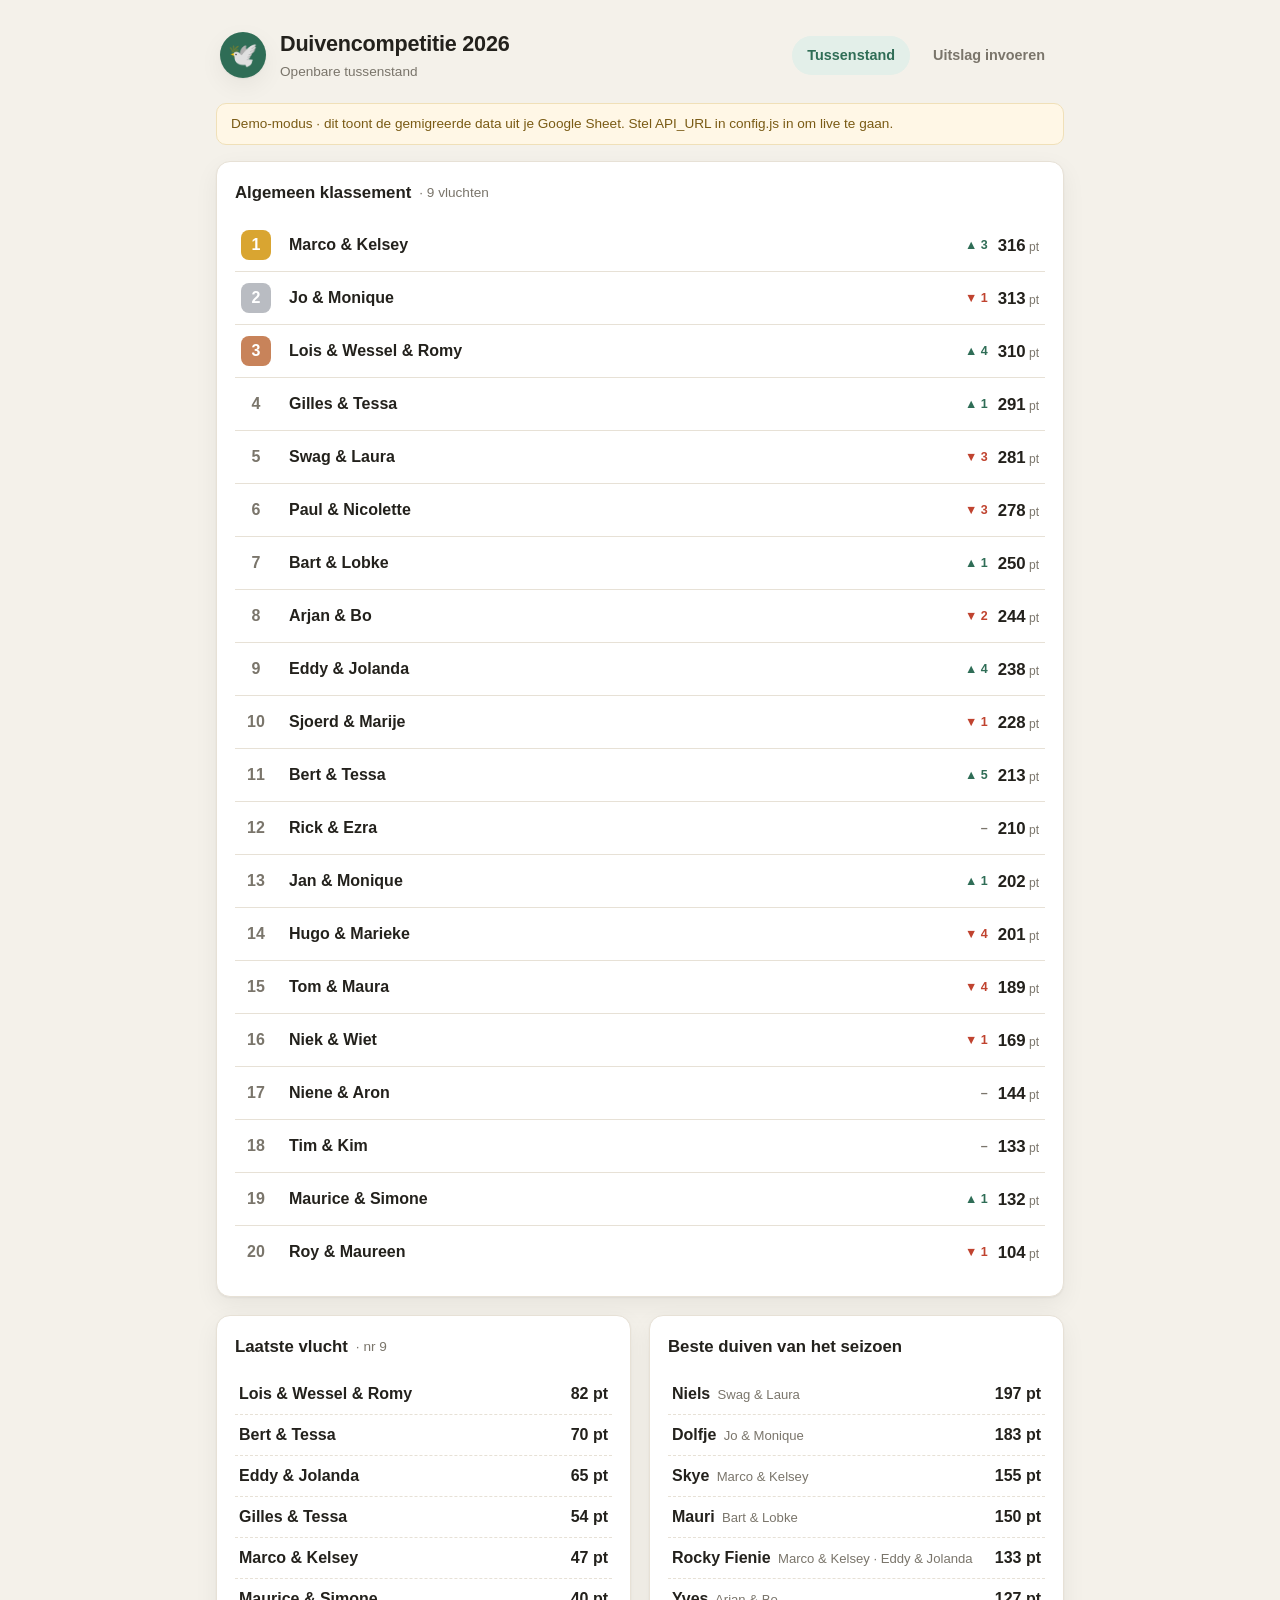
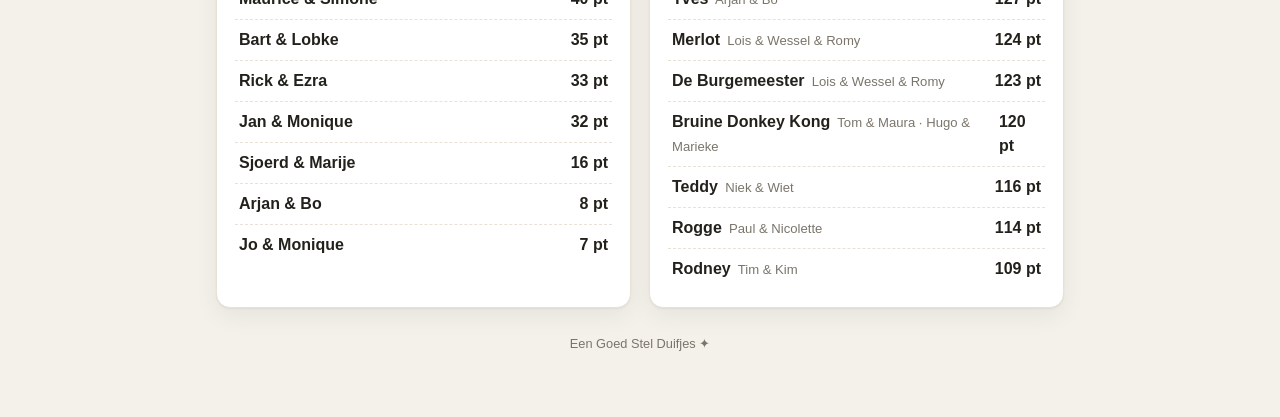
==== index.html @ f446218e "Duivencompetitie online: statische site + Apps Script API + gemigreerde data Co-Authored-By: Claude " ====
<!DOCTYPE html>
<html lang="nl">
<head>
  <meta charset="utf-8">
  <meta name="viewport" content="width=device-width, initial-scale=1">
  <title>Tussenstand — Duivencompetitie</title>
  <link rel="stylesheet" href="./assets/styles.css">
</head>
<body>
  <div class="wrap">
    <header class="app">
      <div class="logo">🕊️</div>
      <div>
        <h1 id="titel">Duivencompetitie</h1>
        <div class="sub">Openbare tussenstand</div>
      </div>
      <nav class="tabs">
        <a href="./index.html" class="active">Tussenstand</a>
        <a href="./invoer.html">Uitslag invoeren</a>
      </nav>
    </header>

    <div id="banner"></div>
    <div id="inhoud"><div class="loading">Tussenstand laden…</div></div>

    <footer class="app">Een Goed Stel Duifjes ✦</footer>
  </div>

  <script src="./config.js"></script>
  <script src="./assets/scoring.js"></script>
  <script src="./assets/api.js"></script>
  <script src="./assets/tussenstand.js"></script>
</body>
</html>
---- assets/styles.css ----
:root {
  --bg: #f4f1ea;
  --card: #ffffff;
  --ink: #23211c;
  --muted: #7a756b;
  --line: #e7e1d6;
  --accent: #2f6d56;       /* duif-groen */
  --accent-soft: #e3efe9;
  --gold: #d9a531;
  --silver: #b9bcc2;
  --bronze: #c8835a;
  --danger: #c0432f;
  --shadow: 0 1px 2px rgba(0,0,0,.05), 0 8px 24px rgba(0,0,0,.06);
  --radius: 14px;
  font-synthesis: none;
}

* { box-sizing: border-box; }

body {
  margin: 0;
  background: var(--bg);
  color: var(--ink);
  font-family: -apple-system, BlinkMacSystemFont, "Segoe UI", Roboto, Helvetica, Arial, sans-serif;
  line-height: 1.5;
  -webkit-text-size-adjust: 100%;
}

.wrap { max-width: 880px; margin: 0 auto; padding: 20px 16px 64px; }

/* ---- Kop ---- */
header.app {
  display: flex; align-items: center; gap: 14px;
  padding: 8px 4px 20px;
}
header.app .logo {
  width: 46px; height: 46px; border-radius: 50%;
  background: var(--accent); color: #fff;
  display: grid; place-items: center; font-size: 24px; flex: none;
  box-shadow: var(--shadow);
}
header.app h1 { font-size: 1.35rem; margin: 0; letter-spacing: -.01em; }
header.app .sub { color: var(--muted); font-size: .85rem; margin-top: 2px; }

nav.tabs { display: flex; gap: 8px; margin-left: auto; }
nav.tabs a {
  text-decoration: none; color: var(--muted); font-weight: 600; font-size: .9rem;
  padding: 8px 14px; border-radius: 999px; border: 1px solid transparent;
}
nav.tabs a.active { color: var(--accent); background: var(--accent-soft); }
nav.tabs a:hover { border-color: var(--line); }

/* ---- Kaarten ---- */
.card {
  background: var(--card); border: 1px solid var(--line);
  border-radius: var(--radius); box-shadow: var(--shadow);
  padding: 18px; margin-bottom: 18px;
}
.card h2 { margin: 0 0 14px; font-size: 1.05rem; display: flex; align-items: center; gap: 8px; }
.card h2 .count { color: var(--muted); font-weight: 500; font-size: .85rem; }

.banner {
  font-size: .85rem; padding: 10px 14px; border-radius: 10px;
  background: #fff7e6; border: 1px solid #f0e0b8; color: #7a5b15; margin-bottom: 16px;
}
.banner.live { background: var(--accent-soft); border-color: #cfe6da; color: #285c48; }

/* ---- Klassement ---- */
ol.klassement { list-style: none; margin: 0; padding: 0; }
ol.klassement li {
  display: grid; grid-template-columns: 38px 1fr auto auto; align-items: center; gap: 10px;
  padding: 11px 6px; border-bottom: 1px solid var(--line);
}
ol.klassement li:last-child { border-bottom: 0; }
.rang {
  font-variant-numeric: tabular-nums; font-weight: 700; color: var(--muted);
  text-align: center; width: 30px; height: 30px; line-height: 30px; border-radius: 8px;
}
li.top1 .rang { background: var(--gold); color: #fff; }
li.top2 .rang { background: var(--silver); color: #fff; }
li.top3 .rang { background: var(--bronze); color: #fff; }
.naam { font-weight: 600; }
.delta { font-size: .78rem; font-weight: 700; }
.delta.up { color: var(--accent); }
.delta.down { color: var(--danger); }
.delta.flat { color: var(--muted); }
.score { font-variant-numeric: tabular-nums; font-weight: 700; font-size: 1.05rem; }
.score .pt { color: var(--muted); font-weight: 500; font-size: .75rem; }
.laatste-badge {
  font-size: .72rem; font-weight: 700; color: var(--accent);
  background: var(--accent-soft); padding: 2px 7px; border-radius: 999px;
}

/* ---- Lijstjes (laatste vlucht / beste duiven) ---- */
.tweekolom { display: grid; grid-template-columns: 1fr 1fr; gap: 18px; }
ul.lijst { list-style: none; margin: 0; padding: 0; }
ul.lijst li {
  display: flex; justify-content: space-between; gap: 10px; align-items: baseline;
  padding: 8px 4px; border-bottom: 1px dashed var(--line);
}
ul.lijst li:last-child { border-bottom: 0; }
ul.lijst .v { color: var(--muted); font-size: .82rem; }
ul.lijst .p { font-variant-numeric: tabular-nums; font-weight: 700; }

/* ---- Invoer ---- */
.invoer-grid { display: grid; gap: 8px; }
.pos-rij {
  display: grid; grid-template-columns: 34px 84px 1fr; gap: 10px; align-items: center;
}
.pos-rij .pos-nr { color: var(--muted); font-weight: 700; text-align: right; font-variant-numeric: tabular-nums; }
.pos-rij input {
  font-size: 1.1rem; padding: 10px; border: 1px solid var(--line); border-radius: 10px;
  width: 100%; text-align: center; font-variant-numeric: tabular-nums; letter-spacing: .12em;
  background: #fff;
}
.pos-rij input:focus { outline: 2px solid var(--accent); border-color: var(--accent); }
.pos-rij .resolved { font-size: .92rem; min-height: 1.2em; }
.resolved.ok { color: var(--ink); }
.resolved.ok .team { color: var(--muted); font-size: .82rem; }
.resolved.warn { color: var(--danger); font-weight: 600; }
.resolved.empty { color: var(--line); }
.pos-rij.dup input { border-color: var(--danger); background: #fdf0ee; }

.knoppen { display: flex; gap: 10px; flex-wrap: wrap; margin-top: 16px; }
button {
  font: inherit; font-weight: 700; cursor: pointer; border: 0; border-radius: 10px;
  padding: 11px 18px;
}
button.primary { background: var(--accent); color: #fff; }
button.primary:disabled { background: var(--silver); cursor: not-allowed; }
button.ghost { background: transparent; color: var(--accent); border: 1px solid var(--line); }

.veld { margin-bottom: 14px; }
.veld label { display: block; font-weight: 600; font-size: .9rem; margin-bottom: 6px; }
.veld input, .veld select {
  font: inherit; padding: 9px 11px; border: 1px solid var(--line); border-radius: 10px; background: #fff;
}

.melding { padding: 12px 14px; border-radius: 10px; margin: 12px 0; font-size: .92rem; }
.melding.fout { background: #fdf0ee; border: 1px solid #f1c9c0; color: var(--danger); }
.melding.ok { background: var(--accent-soft); border: 1px solid #cfe6da; color: #285c48; }

.loading, .leeg { color: var(--muted); text-align: center; padding: 28px; }

footer.app { text-align: center; color: var(--muted); font-size: .8rem; padding-top: 8px; }

@media (max-width: 620px) {
  header.app { flex-wrap: wrap; }
  nav.tabs { margin-left: 0; width: 100%; }
  .tweekolom { grid-template-columns: 1fr; }
  ol.klassement li { grid-template-columns: 34px 1fr auto; }
  ol.klassement li .delta { display: none; }
}
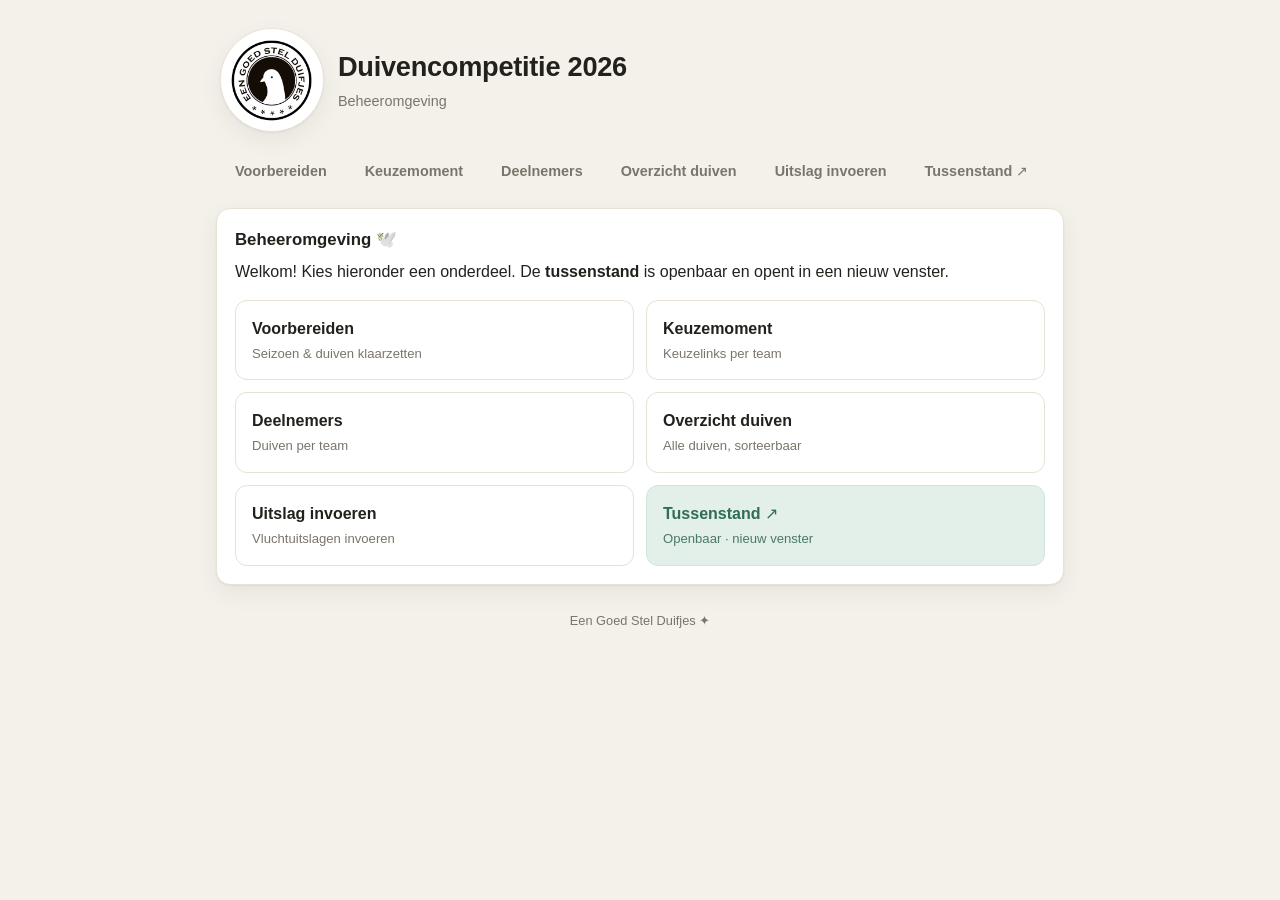
==== commit 77f6154f: "Beheer: index wordt startpagina (geen tussenstand meer); menu 'Tussenstand' opent openbare pagina in" ====
--- a/index.html
+++ b/index.html
@@ -3,32 +3,51 @@
 <head>
   <meta charset="utf-8">
   <meta name="viewport" content="width=device-width, initial-scale=1">
-  <title>Tussenstand — Duivencompetitie</title>
+  <title>Beheer — Duivencompetitie</title>
+  <link rel="icon" href="./assets/logo.png">
   <link rel="stylesheet" href="./assets/styles.css">
 </head>
 <body>
   <div class="wrap">
     <header class="app">
-      <div class="logo">🕊️</div>
+      <div class="logo"><img src="./assets/logo.png" alt="Een goed stel duifjes"></div>
       <div>
         <h1 id="titel">Duivencompetitie</h1>
-        <div class="sub">Openbare tussenstand</div>
+        <div class="sub">Beheeromgeving</div>
       </div>
       <nav class="tabs">
-        <a href="./index.html" class="active">Tussenstand</a>
+        <a href="./voorbereiden.html">Voorbereiden</a>
+        <a href="./keuzemoment.html">Keuzemoment</a>
+        <a href="./deelnemers.html">Deelnemers</a>
+        <a href="./duivenlijst.html">Overzicht duiven</a>
         <a href="./invoer.html">Uitslag invoeren</a>
+        <a href="./tussenstandopen.html" target="_blank" rel="noopener">Tussenstand ↗</a>
       </nav>
     </header>
 
-    <div id="banner"></div>
-    <div id="inhoud"><div class="loading">Tussenstand laden…</div></div>
+    <div class="card">
+      <h2>Beheeromgeving 🕊️</h2>
+      <p class="sub" style="margin:-6px 0 16px">
+        Welkom! Kies hieronder een onderdeel. De <strong>tussenstand</strong> is
+        openbaar en opent in een nieuw venster.
+      </p>
+      <div class="beheer-tegels">
+        <a href="./voorbereiden.html">Voorbereiden<span>Seizoen &amp; duiven klaarzetten</span></a>
+        <a href="./keuzemoment.html">Keuzemoment<span>Keuzelinks per team</span></a>
+        <a href="./deelnemers.html">Deelnemers<span>Duiven per team</span></a>
+        <a href="./duivenlijst.html">Overzicht duiven<span>Alle duiven, sorteerbaar</span></a>
+        <a href="./invoer.html">Uitslag invoeren<span>Vluchtuitslagen invoeren</span></a>
+        <a class="uit" href="./tussenstandopen.html" target="_blank" rel="noopener">Tussenstand ↗<span>Openbaar · nieuw venster</span></a>
+      </div>
+    </div>
 
     <footer class="app">Een Goed Stel Duifjes ✦</footer>
   </div>
 
   <script src="./config.js"></script>
-  <script src="./assets/scoring.js"></script>
-  <script src="./assets/api.js"></script>
-  <script src="./assets/tussenstand.js"></script>
+  <script>
+    (function(){ var c = window.DUIVEN_CONFIG || {};
+      document.getElementById('titel').textContent = c.SEIZOEN || 'Duivencompetitie'; })();
+  </script>
 </body>
 </html>
--- a/assets/styles.css
+++ b/assets/styles.css
@@ -30,22 +30,26 @@
 
 /* ---- Kop ---- */
 header.app {
-  display: flex; align-items: center; gap: 14px;
-  padding: 8px 4px 20px;
+  display: flex; flex-wrap: wrap; align-items: center; gap: 14px;
+  padding: 8px 4px 16px;
 }
 header.app .logo {
-  width: 46px; height: 46px; border-radius: 50%;
-  background: var(--accent); color: #fff;
-  display: grid; place-items: center; font-size: 24px; flex: none;
-  box-shadow: var(--shadow);
-}
-header.app h1 { font-size: 1.35rem; margin: 0; letter-spacing: -.01em; }
-header.app .sub { color: var(--muted); font-size: .85rem; margin-top: 2px; }
-
-nav.tabs { display: flex; gap: 8px; margin-left: auto; }
+  width: 104px; height: 104px; border-radius: 50%; flex: none;
+  overflow: hidden; background: #fff;
+  border: 1px solid var(--line); box-shadow: var(--shadow);
+}
+header.app .logo img { width: 100%; height: 100%; object-fit: cover; display: block; }
+header.app h1 { font-size: 1.7rem; margin: 0; letter-spacing: -.01em; }
+header.app .sub { color: var(--muted); font-size: .9rem; margin-top: 3px; }
+
+/* Menu op een eigen regel onder logo+titel, alles op één regel. */
+nav.tabs {
+  display: flex; gap: 8px; flex: 0 0 100%; margin: 6px 0 0;
+  flex-wrap: nowrap; overflow-x: auto; -webkit-overflow-scrolling: touch;
+}
 nav.tabs a {
   text-decoration: none; color: var(--muted); font-weight: 600; font-size: .9rem;
-  padding: 8px 14px; border-radius: 999px; border: 1px solid transparent;
+  padding: 8px 14px; border-radius: 999px; border: 1px solid transparent; white-space: nowrap;
 }
 nav.tabs a.active { color: var(--accent); background: var(--accent-soft); }
 nav.tabs a:hover { border-color: var(--line); }
@@ -140,14 +144,379 @@
 .melding.fout { background: #fdf0ee; border: 1px solid #f1c9c0; color: var(--danger); }
 .melding.ok { background: var(--accent-soft); border: 1px solid #cfe6da; color: #285c48; }
 
+/* ---- Seizoen voorbereiden ---- */
+.deelnemers-lijst { display: grid; gap: 6px; }
+.deelnemer-rij {
+  display: grid; grid-template-columns: 22px 1fr 34px; gap: 10px; align-items: center;
+}
+.deelnemer-rij input[type=checkbox] { width: 18px; height: 18px; accent-color: var(--accent); }
+.deelnemer-rij .naam-input {
+  font: inherit; padding: 9px 11px; border: 1px solid var(--line); border-radius: 10px;
+  background: #fff; width: 100%;
+}
+.deelnemer-rij .naam-input:focus { outline: 2px solid var(--accent); border-color: var(--accent); }
+.deelnemer-rij.uit .naam-input { color: var(--muted); background: #faf8f3; text-decoration: line-through; }
+.deelnemer-rij .verwijder {
+  padding: 0; width: 30px; height: 30px; border-radius: 8px; font-size: 1.1rem; line-height: 1;
+  background: transparent; color: var(--muted); border: 1px solid var(--line);
+}
+.deelnemer-rij .verwijder:hover { color: var(--danger); border-color: #f1c9c0; background: #fdf0ee; }
+
+.ringinvoer {
+  width: 100%; font: inherit; font-variant-numeric: tabular-nums; letter-spacing: .04em;
+  padding: 11px 12px; border: 1px solid var(--line); border-radius: 10px; background: #fff;
+  resize: vertical; line-height: 1.6;
+}
+.ringinvoer:focus { outline: 2px solid var(--accent); border-color: var(--accent); }
+.duiven-preview { display: flex; flex-wrap: wrap; gap: 8px; margin-top: 12px; }
+.ring-chip {
+  display: inline-flex; align-items: baseline; gap: 7px;
+  padding: 5px 6px 5px 10px; border: 1px solid var(--line); border-radius: 999px;
+  background: #faf8f3; font-size: .9rem; font-variant-numeric: tabular-nums;
+}
+.ring-chip .kort {
+  font-weight: 700; color: var(--accent); background: var(--accent-soft);
+  padding: 1px 8px; border-radius: 999px; font-size: .82rem;
+}
+.ring-chip.bots { border-color: #f1c9c0; background: #fdf0ee; }
+.ring-chip.bots .kort { color: var(--danger); background: #f8d7d0; }
+
+.wis-optie { display: flex; align-items: center; gap: 9px; font-size: .9rem; margin-bottom: 4px; }
+.wis-optie input { width: 17px; height: 17px; accent-color: var(--accent); }
+
 .loading, .leeg { color: var(--muted); text-align: center; padding: 28px; }
 
+/* ====================================================================== */
+/* ====================  Keuzemoment (de draft)  ======================== */
+/* ====================================================================== */
+.verborgen { display: none !important; }
+.knoppen.midden { justify-content: center; }
+button.groot { font-size: 1.05rem; padding: 14px 28px; }
+.knop-link {
+  display: inline-block; text-decoration: none; font-weight: 700;
+  background: var(--accent); color: #fff; border-radius: 10px; padding: 11px 18px;
+}
+
+/* --- Beheer-startpagina (index): tegels naar de onderdelen --- */
+.beheer-tegels { display: grid; grid-template-columns: 1fr 1fr; gap: 12px; }
+.beheer-tegels a {
+  display: flex; flex-direction: column; gap: 3px; text-decoration: none;
+  padding: 16px; border: 1px solid var(--line); border-radius: 12px;
+  background: #fff; color: var(--ink); font-weight: 700;
+}
+.beheer-tegels a span { font-weight: 500; font-size: .82rem; color: var(--muted); }
+.beheer-tegels a:hover { border-color: var(--accent); background: var(--accent-soft); }
+.beheer-tegels a.uit { background: var(--accent-soft); border-color: #cfe6da; color: var(--accent); }
+.beheer-tegels a.uit span { color: #4a7a67; }
+@media (max-width: 620px) { .beheer-tegels { grid-template-columns: 1fr; } }
+
+/* --- Opzet: draft-volgorde --- */
+ol.opzet-volgorde { list-style: none; margin: 0; padding: 0; display: grid; gap: 6px; }
+ol.opzet-volgorde li {
+  display: grid; grid-template-columns: 34px 1fr auto; align-items: center; gap: 10px;
+  padding: 9px 10px; border: 1px solid var(--line); border-radius: 10px; background: #fff;
+}
+ol.opzet-volgorde .volg-nr {
+  font-weight: 700; color: var(--accent); text-align: center; font-variant-numeric: tabular-nums;
+  background: var(--accent-soft); border-radius: 8px; padding: 3px 0;
+}
+ol.opzet-volgorde .volg-naam { font-weight: 600; }
+.volg-knoppen { display: flex; gap: 4px; }
+.volg-knoppen button {
+  width: 30px; height: 30px; padding: 0; border-radius: 8px; font-size: .8rem;
+  background: transparent; border: 1px solid var(--line); color: var(--muted);
+}
+.volg-knoppen button:hover { color: var(--accent); border-color: var(--accent); }
+
+/* Beheerder-hub: teams als klikbare links naar hun keuzepagina */
+ol.opzet-volgorde.team-links li { transition: border-color .12s, background .12s; }
+ol.opzet-volgorde.team-links li:hover { border-color: var(--accent); background: var(--accent-soft); }
+.volg-naam.team-link { font-weight: 700; color: var(--ink); text-decoration: none; }
+.volg-naam.team-link:hover { color: var(--accent); }
+.kopieer-link {
+  padding: 6px 12px; font-size: .82rem; border-radius: 8px; white-space: nowrap;
+  background: transparent; color: var(--accent); border: 1px solid var(--line);
+}
+.kopieer-link:hover { border-color: var(--accent); background: var(--accent-soft); }
+.kopieer-link.ok { color: #285c48; background: var(--accent-soft); border-color: #cfe6da; }
+
+/* Teampagina aan het laden: hub + menu nooit tonen, alleen de laadkaart. */
+#team-laad-melding { display: none; }
+html.team-laadt nav.tabs,
+html.team-laadt #scherm-opzet,
+html.team-laadt #scherm-beurt,
+html.team-laadt #scherm-klaar { display: none !important; }
+html.team-laadt #team-laad-melding { display: block; }
+
+/* --- Beurt-kop --- */
+.beurt-kop { display: flex; align-items: center; justify-content: space-between; gap: 14px; }
+.beurt-label { color: var(--muted); font-size: .82rem; }
+.beurt-team { font-size: 1.5rem; font-weight: 800; letter-spacing: -.01em; }
+.beurt-voortgang {
+  color: var(--accent); font-weight: 700; font-size: .9rem;
+  background: var(--accent-soft); padding: 8px 14px; border-radius: 999px; white-space: nowrap;
+}
+
+/* --- Methodekeuze --- */
+.methode-keuze { text-align: center; }
+.methode-knoppen { display: grid; grid-template-columns: 1fr 1fr; gap: 14px; margin-top: 6px; }
+button.methode {
+  display: grid; gap: 4px; padding: 22px 16px; border-radius: var(--radius);
+  border: 2px solid var(--line); background: #fff; text-align: center; cursor: pointer;
+}
+button.methode:hover { border-color: var(--accent); background: var(--accent-soft); transform: translateY(-2px); }
+button.methode .ikoon { font-size: 2.2rem; }
+button.methode .m-titel { font-size: 1.05rem; font-weight: 800; color: var(--ink); }
+button.methode .m-uitleg { font-size: .82rem; color: var(--muted); font-weight: 500; }
+
+/* --- Zelf kiezen: nummergrid --- */
+.zelf-grid { display: grid; grid-template-columns: repeat(auto-fill, minmax(96px, 1fr)); gap: 8px; }
+.nummer-knop {
+  display: grid; gap: 1px; padding: 10px 6px; border-radius: 10px; cursor: pointer;
+  border: 1px solid var(--line); background: #fff;
+}
+.nummer-knop:hover { border-color: var(--accent); background: var(--accent-soft); transform: translateY(-1px); }
+.nummer-knop .nk { font-size: 1.15rem; font-weight: 800; color: var(--accent); font-variant-numeric: tabular-nums; }
+.nummer-knop .nl { font-size: .72rem; color: var(--muted); font-variant-numeric: tabular-nums; }
+
+/* --- Team-picks --- */
+ul.team-picks { list-style: none; margin: 0 0 14px; padding: 0; display: grid; gap: 6px; }
+ul.team-picks li {
+  display: flex; justify-content: space-between; align-items: baseline; gap: 10px;
+  padding: 8px 12px; border: 1px solid var(--line); border-radius: 10px; background: #faf8f3;
+}
+ul.team-picks .pick-naam { font-weight: 700; }
+ul.team-picks .pick-ring { color: var(--muted); font-size: .82rem; font-variant-numeric: tabular-nums; }
+ul.team-picks .leeg-regel { color: var(--muted); justify-content: center; background: transparent; border-style: dashed; }
+
+/* --- De glazen kom + animatie --- */
+.kom-wrap { position: relative; height: 380px; max-width: 460px; margin: 0 auto; }
+
+.duif {
+  position: absolute; left: 50%; top: 250px; margin-left: -26px;
+  font-size: 48px; line-height: 1; opacity: 0; z-index: 6; will-change: transform;
+  filter: drop-shadow(0 6px 6px rgba(0,0,0,.18));
+}
+
+.kom {
+  position: absolute; left: 50%; bottom: 56px; width: 300px; height: 168px; margin-left: -150px;
+  z-index: 2;
+}
+.kom-glas {
+  position: absolute; inset: 0;
+  border-radius: 14px 14px 150px 150px / 14px 14px 120px 120px;
+  background: linear-gradient(160deg, rgba(255,255,255,.55), rgba(190,214,224,.30) 45%, rgba(150,185,200,.40));
+  border: 1px solid rgba(255,255,255,.7);
+  box-shadow: inset 14px 10px 26px rgba(255,255,255,.55), inset -12px -8px 26px rgba(90,120,140,.28),
+              0 16px 30px rgba(60,90,110,.18);
+  backdrop-filter: blur(1px); z-index: 4; pointer-events: none;
+}
+.kom-glas::after { /* glansstreep */
+  content: ''; position: absolute; left: 16px; top: 14px; width: 70px; height: 96px;
+  border-radius: 50%; background: linear-gradient(180deg, rgba(255,255,255,.8), rgba(255,255,255,0));
+  transform: rotate(-12deg); opacity: .7;
+}
+.kom-rand {
+  position: absolute; left: -6px; right: -6px; top: -7px; height: 18px;
+  border-radius: 50%; background: linear-gradient(180deg, #eef5f8, #c4d6de);
+  box-shadow: 0 3px 6px rgba(60,90,110,.2); z-index: 5;
+}
+.kom-eieren { position: absolute; inset: 0; z-index: 3; }
+.kom-ei {
+  position: absolute; width: 26px; height: 33px; margin: -16px 0 0 -13px;
+  border-radius: 50% 50% 50% 50% / 60% 60% 42% 42%;
+  transform: rotate(var(--rot, 0deg));
+  box-shadow: inset -3px -3px 5px rgba(0,0,0,.12), 0 2px 3px rgba(0,0,0,.12);
+  transition: opacity .4s, transform .4s;
+}
+.kom-ei.weg { opacity: 0; transform: rotate(var(--rot,0deg)) translateY(8px) scale(.7); }
+
+/* Podium = landingsplek vóór de kom */
+.podium {
+  position: absolute; left: 50%; bottom: 20px; width: 60px; height: 72px; margin-left: -30px;
+  z-index: 7;
+}
+.vlieg-ei { position: absolute; left: 50%; bottom: 0; width: 46px; height: 58px; margin-left: -23px; will-change: transform; }
+.dop {
+  position: absolute; left: 0; width: 100%;
+  background: radial-gradient(ellipse at 34% 28%, #fff, #f3ead0 70%);
+  box-shadow: inset -4px -3px 6px rgba(0,0,0,.12);
+}
+.dop.boven { top: 0; height: 56%; border-radius: 50% 50% 8px 8px / 92% 92% 12px 12px; }
+.dop.onder { bottom: 0; height: 50%; border-radius: 8px 8px 50% 50% / 12% 12% 78% 78%; }
+.ei-glans {
+  position: absolute; left: 9px; top: 8px; width: 14px; height: 20px; border-radius: 50%;
+  background: linear-gradient(180deg, rgba(255,255,255,.95), rgba(255,255,255,0)); transform: rotate(-12deg);
+}
+.nummer-kaart {
+  position: absolute; left: 50%; bottom: 6px; transform: translateX(-50%);
+  width: 132px; margin-left: 0; padding: 12px 10px; text-align: center;
+  background: #fff; border: 1px solid var(--line); border-radius: 14px;
+  box-shadow: var(--shadow); will-change: transform;
+}
+.nummer-kaart .nk-label { font-size: .62rem; text-transform: uppercase; letter-spacing: .12em; color: var(--muted); }
+.nummer-kaart .nk-kort { font-size: 2.2rem; font-weight: 800; color: var(--accent); line-height: 1.05; font-variant-numeric: tabular-nums; }
+.nummer-kaart .nk-lang { font-size: .8rem; color: var(--muted); font-variant-numeric: tabular-nums; }
+.podium .vonk {
+  position: absolute; left: 50%; top: 30%; width: 9px; height: 9px; margin: -4px 0 0 -4px;
+  border-radius: 50%; background: var(--gold); pointer-events: none;
+  animation: vonk .7s ease-out forwards;
+}
+@keyframes vonk {
+  from { transform: translate(0,0) scale(1); opacity: 1; }
+  to   { transform: translate(var(--dx,0), var(--dy,0)) scale(.3); opacity: 0; }
+}
+
+/* --- Klaar-overzicht --- */
+.klaar-overzicht { display: grid; grid-template-columns: 1fr 1fr; gap: 16px; margin: 8px 0 16px; }
+.klaar-team h3 { margin: 0 0 6px; font-size: 1rem; }
+.klaar-team ul { list-style: none; margin: 0; padding: 0; display: grid; gap: 4px; }
+.klaar-team li { display: flex; justify-content: space-between; gap: 8px; font-size: .9rem; padding: 3px 0; border-bottom: 1px dashed var(--line); }
+.klaar-team .pick-ring { color: var(--muted); font-variant-numeric: tabular-nums; }
+
+/* --- Naam-modal --- */
+.overlay {
+  position: fixed; inset: 0; background: rgba(35,33,28,.55); backdrop-filter: blur(2px);
+  display: grid; place-items: center; z-index: 50; padding: 20px;
+}
+.overlay .modal {
+  background: var(--card); border-radius: 18px; box-shadow: 0 20px 60px rgba(0,0,0,.3);
+  padding: 24px; width: 100%; max-width: 360px; text-align: center;
+  animation: modal-in .25s ease-out;
+}
+@keyframes modal-in { from { transform: translateY(12px) scale(.96); opacity: 0; } to { transform: none; opacity: 1; } }
+.modal-ei { font-size: 2.4rem; }
+.modal-nummer .mn-kort { font-size: 2.4rem; font-weight: 800; color: var(--accent); line-height: 1; font-variant-numeric: tabular-nums; }
+.modal-nummer .mn-lang { font-size: .82rem; color: var(--muted); margin-bottom: 6px; font-variant-numeric: tabular-nums; }
+.modal-label { display: block; font-weight: 600; margin: 12px 0 8px; }
+.modal input {
+  font: inherit; font-size: 1.1rem; text-align: center; width: 100%;
+  padding: 11px 12px; border: 1px solid var(--line); border-radius: 10px; background: #fff; margin-bottom: 16px;
+}
+.modal input:focus { outline: 2px solid var(--accent); border-color: var(--accent); }
+.modal input.leeg-fout { border-color: var(--danger); background: #fdf0ee; }
+
+/* ====================================================================== */
+/* ====================  Overzicht per team  ============================ */
+/* ====================================================================== */
+.card h2 .team-totaal {
+  margin-left: auto; font-weight: 800; color: var(--accent);
+  font-variant-numeric: tabular-nums; font-size: .95rem;
+}
+.tabel-scroll { overflow-x: auto; -webkit-overflow-scrolling: touch; margin: 0 -4px; }
+table.overzicht-tabel { width: 100%; border-collapse: collapse; font-variant-numeric: tabular-nums; }
+table.overzicht-tabel th, table.overzicht-tabel td {
+  padding: 9px 8px; border-bottom: 1px solid var(--line); vertical-align: middle; white-space: nowrap;
+}
+table.overzicht-tabel tbody tr:last-child td { border-bottom: 0; }
+table.overzicht-tabel thead th {
+  font-size: .72rem; font-weight: 700; color: var(--muted); text-transform: uppercase;
+  letter-spacing: .04em; border-bottom: 2px solid var(--line); text-align: right;
+}
+/* tekstkolommen links (ook de kop) — anders wint de rechts-uitlijning van thead th */
+.k-naam, .k-ring { text-align: left; }
+table.overzicht-tabel thead th.k-naam,
+table.overzicht-tabel thead th.k-ring { text-align: left; }
+/* Deelnemers-tabel (zonder de sorteerbare duivenlijst): naamkolom vaste breedte
+   (namen passen, maar niet te breed), en de ringnummer-kolom vult de rest zodat
+   het nummer naast de naam staat en Tot rechts blijft. */
+table.overzicht-tabel:not(.duivenlijst-tabel) .k-naam,
+table.overzicht-tabel:not(.duivenlijst-tabel) .od-naam { width: 160px; }
+table.overzicht-tabel:not(.duivenlijst-tabel) .k-ring,
+table.overzicht-tabel:not(.duivenlijst-tabel) .od-ring { width: 100%; }
+.od-naam { font-weight: 600; text-align: left; }
+.od-naam.naamloos { color: var(--muted); font-style: italic; font-weight: 500; }
+.od-ring { color: var(--muted); font-size: .85rem; text-align: left; }
+.od-etappe, .k-etappe { text-align: right; width: 34px; }
+.od-etappe { color: var(--ink); }
+.od-etappe.nul { color: var(--line); }
+.od-totaal, .k-totaal {
+  text-align: right; font-weight: 800; color: var(--accent);
+  border-left: 1px solid var(--line); padding-left: 12px;
+}
+.od-actie, .k-actie { text-align: right; width: 1%; }
+.od-team { text-align: left; color: var(--ink); }
+.od-team.naamloos { color: var(--muted); font-style: italic; }
+
+/* Sorteerbare kolomkoppen (Overzicht duiven) */
+table.duivenlijst-tabel thead th { padding: 0; }
+.sorteer-knop {
+  display: flex; align-items: center; gap: 4px; width: 100%;
+  padding: 9px 8px; background: transparent; border: 0; cursor: pointer;
+  font: inherit; font-size: .72rem; font-weight: 700; color: var(--muted);
+  text-transform: uppercase; letter-spacing: .04em; justify-content: flex-end;
+}
+table.duivenlijst-tabel th.k-naam .sorteer-knop { justify-content: flex-start; }
+.sorteer-knop:hover { color: var(--ink); }
+table.duivenlijst-tabel th.actief .sorteer-knop { color: var(--accent); }
+.sorteer-pijl { font-size: .65rem; line-height: 1; }
+.wijzig-knop {
+  padding: 5px 8px; font-size: 1rem; line-height: 1; border-radius: 8px;
+  background: transparent; border: 1px solid transparent;
+}
+.wijzig-knop:hover { border-color: var(--line); background: var(--accent-soft); }
+
+/* Zwevend actie-menu achter de Wijzig-knop */
+.actie-menu {
+  position: absolute; z-index: 60; min-width: 180px;
+  background: var(--card); border: 1px solid var(--line); border-radius: 12px;
+  box-shadow: 0 12px 32px rgba(0,0,0,.18); padding: 6px; display: grid; gap: 2px;
+}
+.actie-menu button {
+  text-align: left; width: 100%; background: transparent; color: var(--ink);
+  border: 0; border-radius: 8px; padding: 10px 12px; font-size: .9rem; font-weight: 600;
+}
+.actie-menu button:hover { background: var(--accent-soft); }
+.actie-menu button.gevaar { color: var(--danger); }
+.actie-menu button.gevaar:hover { background: #fdf0ee; }
+
+/* Opslaan & beheer: actie-rijen met uitleg links, knop rechts */
+.actie-rij {
+  display: flex; align-items: flex-start; justify-content: space-between; gap: 18px;
+  padding: 16px 0; border-top: 1px solid var(--line);
+}
+.actie-rij:first-of-type { border-top: 0; padding-top: 4px; }
+.actie-tekst { flex: 1; }
+.actie-tekst strong { display: block; margin-bottom: 3px; }
+.actie-tekst .sub { margin: 2px 0 0; }
+.actie-tekst .wis-optie { margin: 12px 0 0; }
+.actie-tekst .tip { margin-top: 8px; color: var(--muted); }
+.actie-rij > button { flex: none; align-self: center; white-space: nowrap; min-width: 150px; }
+.demo-kopie { margin-top: 16px; padding-top: 16px; border-top: 1px dashed var(--line); }
+
+/* Reset-blok op Voorbereiden */
+.reset-blok {
+  display: flex; align-items: center; justify-content: space-between; gap: 14px;
+  margin-top: 16px; padding-top: 16px; border-top: 1px dashed var(--line);
+}
+button.ghost.gevaar { color: var(--danger); border-color: #f1c9c0; white-space: nowrap; }
+button.ghost.gevaar:hover { background: #fdf0ee; }
+button.ghost.gevaar:disabled { color: var(--muted); border-color: var(--line); background: transparent; cursor: not-allowed; }
+
 footer.app { text-align: center; color: var(--muted); font-size: .8rem; padding-top: 8px; }
 
 @media (max-width: 620px) {
-  header.app { flex-wrap: wrap; }
+  header.app { flex-wrap: wrap; gap: 12px; }
+  header.app .logo { width: 64px; height: 64px; }
+  header.app h1 { font-size: 1.35rem; }
+  header.app .sub { font-size: .85rem; }
   nav.tabs { margin-left: 0; width: 100%; }
   .tweekolom { grid-template-columns: 1fr; }
   ol.klassement li { grid-template-columns: 34px 1fr auto; }
   ol.klassement li .delta { display: none; }
-}
+  .reset-blok { flex-direction: column; align-items: stretch; }
+  .reset-blok button { width: 100%; }
+  .actie-rij { flex-direction: column; align-items: stretch; }
+  .actie-rij > button { width: 100%; }
+  .od-ring { font-size: .76rem; }
+
+  /* Keuze-/beurtkop: teamnaam over de volle breedte, telling op de regel daaronder */
+  .beurt-kop { flex-direction: column; align-items: stretch; gap: 10px; }
+  .beurt-team { font-size: 1.7rem; }
+  .beurt-voortgang { align-self: flex-start; white-space: normal; }
+
+  /* Methodeknoppen blijven naast elkaar, alleen iets compacter */
+  .methode-knoppen { gap: 10px; }
+  button.methode { padding: 16px 10px; }
+  button.methode .ikoon { font-size: 1.9rem; }
+}
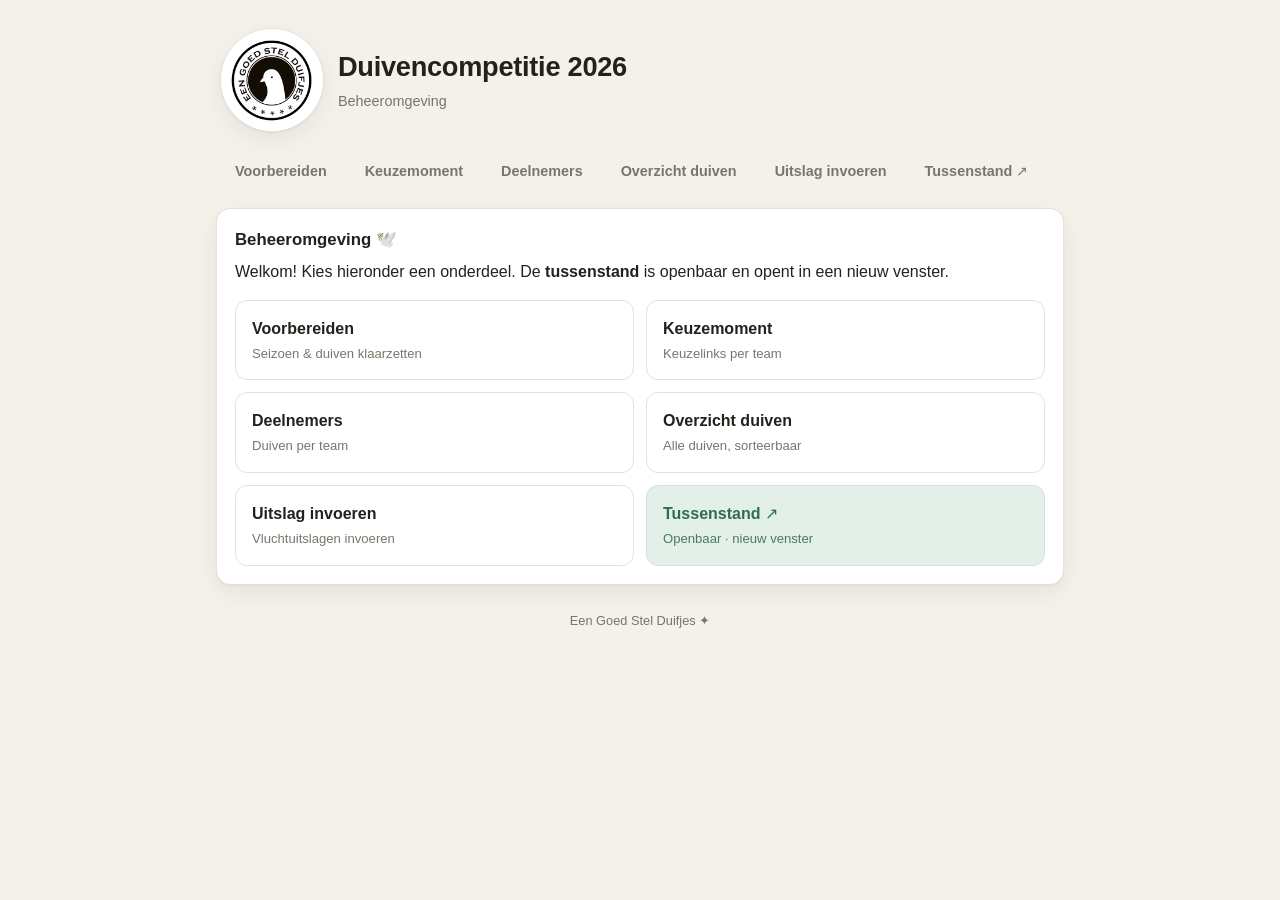
==== commit 2ed0b18b: "Tussenstand tab 1: duifnaam vet + team klein (als tab 4); chip gecentreerd; cache-busting (?v=2) op " ====
--- a/index.html
+++ b/index.html
@@ -5,7 +5,7 @@
   <meta name="viewport" content="width=device-width, initial-scale=1">
   <title>Beheer — Duivencompetitie</title>
   <link rel="icon" href="./assets/logo.png">
-  <link rel="stylesheet" href="./assets/styles.css">
+  <link rel="stylesheet" href="./assets/styles.css?v=2">
 </head>
 <body>
   <div class="wrap">
@@ -44,7 +44,7 @@
     <footer class="app">Een Goed Stel Duifjes ✦</footer>
   </div>
 
-  <script src="./config.js"></script>
+  <script src="./config.js?v=2"></script>
   <script>
     (function(){ var c = window.DUIVEN_CONFIG || {};
       document.getElementById('titel').textContent = c.SEIZOEN || 'Duivencompetitie'; })();
--- a/assets/styles.css
+++ b/assets/styles.css
@@ -97,6 +97,50 @@
 
 /* ---- Lijstjes (laatste vlucht / beste duiven) ---- */
 .tweekolom { display: grid; grid-template-columns: 1fr 1fr; gap: 18px; }
+
+/* Tabbladen op de openbare tussenstand */
+.subtabs { display: flex; gap: 8px; flex-wrap: wrap; margin-bottom: 16px; }
+.subtab {
+  appearance: none; font: inherit; font-weight: 700; font-size: .88rem; cursor: pointer;
+  padding: 9px 15px; border-radius: 999px; border: 1px solid var(--line);
+  background: #fff; color: var(--muted); white-space: nowrap;
+}
+.subtab:hover { border-color: var(--accent); color: var(--ink); }
+.subtab.active { background: var(--accent); border-color: var(--accent); color: #fff; }
+
+/* Dag-uitslag van de duiven (tab 1) */
+table.dag-tabel { width: 100%; border-collapse: collapse; font-variant-numeric: tabular-nums; }
+table.dag-tabel th, table.dag-tabel td {
+  padding: 9px 8px; border-bottom: 1px solid var(--line); text-align: left; white-space: nowrap;
+}
+table.dag-tabel thead th {
+  font-size: .72rem; font-weight: 700; color: var(--muted); text-transform: uppercase;
+  letter-spacing: .04em; border-bottom: 2px solid var(--line);
+}
+table.dag-tabel tbody tr:last-child td { border-bottom: 0; }
+table.dag-tabel .dag-pos { width: 34px; text-align: right; color: var(--muted); font-weight: 700; }
+table.dag-tabel .dag-ring { width: 1%; white-space: nowrap; }
+table.dag-tabel .dag-main { width: 100%; }
+table.dag-tabel .dag-main .d-naam { font-weight: 700; }
+table.dag-tabel .dag-main .v { color: var(--muted); font-size: .82rem; }
+table.dag-tabel tr.reserve .dag-main { color: var(--muted); font-style: italic; }
+table.dag-tabel .dag-pt {
+  width: 1%; text-align: right; white-space: nowrap; font-weight: 800; color: var(--accent);
+}
+table.dag-tabel .dag-pt .pt { font-size: .72rem; color: var(--muted); font-weight: 700; }
+
+/* Ringnummer als kleine chip */
+.ring-chip {
+  display: inline-flex; align-items: center; justify-content: center;
+  min-width: 2.9em; text-align: center;
+  font-variant-numeric: tabular-nums; font-weight: 700; font-size: .8rem;
+  color: var(--accent); background: var(--accent-soft);
+  border: 1px solid #cfe6da; border-radius: 999px; padding: 3px 9px; line-height: 1;
+}
+
+/* Klassement zonder stijg-/daalpijltjes (1e vlucht) */
+ol.klassement.geen-delta li { grid-template-columns: 38px 1fr auto; }
+
 ul.lijst { list-style: none; margin: 0; padding: 0; }
 ul.lijst li {
   display: flex; justify-content: space-between; gap: 10px; align-items: baseline;
@@ -126,6 +170,10 @@
 .pos-rij.dup input { border-color: var(--danger); background: #fdf0ee; }
 
 .knoppen { display: flex; gap: 10px; flex-wrap: wrap; margin-top: 16px; }
+.overschrijf { display: flex; align-items: flex-start; gap: 8px; margin-top: 14px;
+  font-size: .85rem; color: var(--muted); cursor: pointer; }
+.overschrijf input { margin-top: 2px; flex: none; }
+.overschrijf strong { color: var(--ink); }
 button {
   font: inherit; font-weight: 700; cursor: pointer; border: 0; border-radius: 10px;
   padding: 11px 18px;
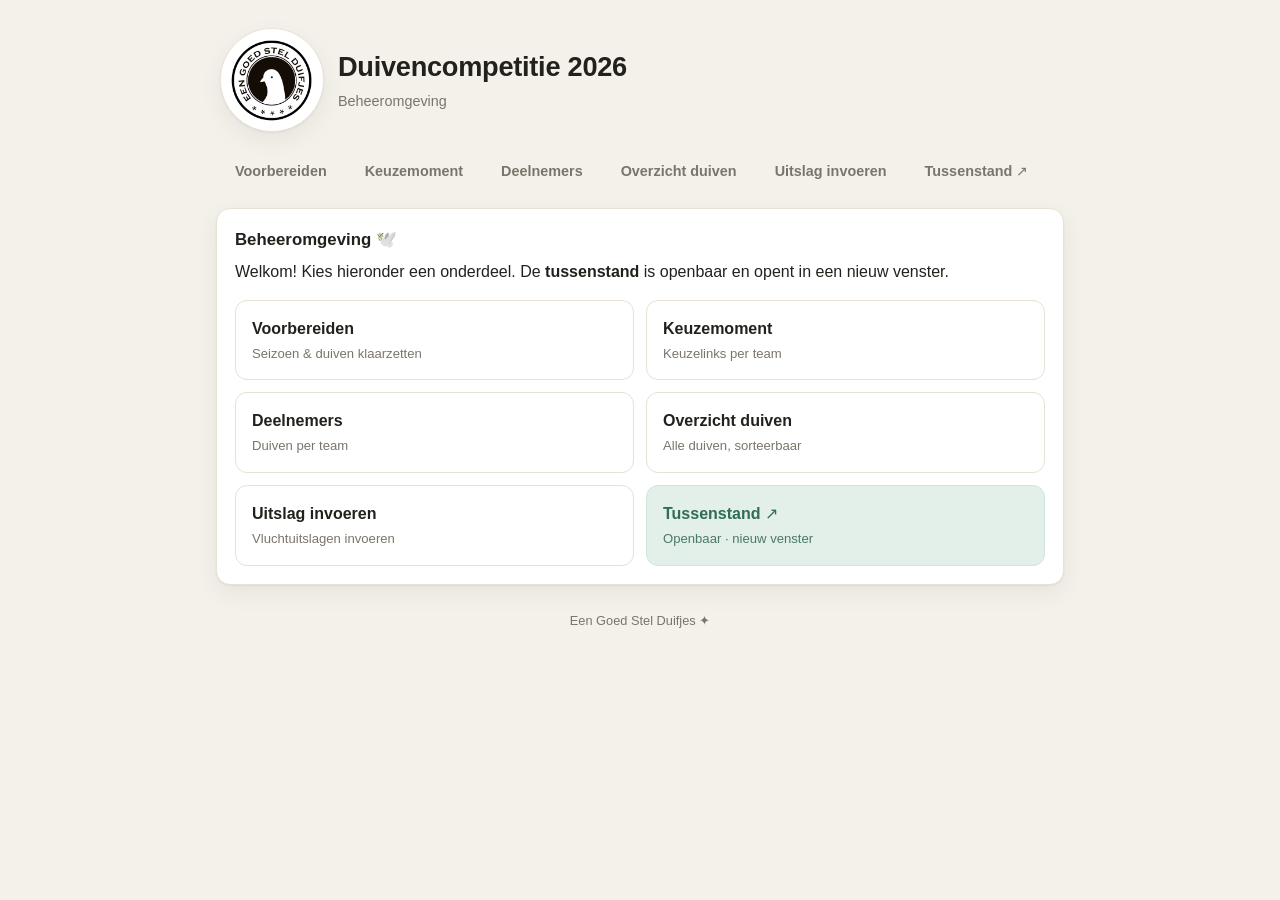
==== commit a4b00177: "Openbare tussenstand: extra tabblad 'Teams' (overzicht duiven per team, alleen-lezen, geen bewerkkno" ====
--- a/index.html
+++ b/index.html
@@ -5,7 +5,7 @@
   <meta name="viewport" content="width=device-width, initial-scale=1">
   <title>Beheer — Duivencompetitie</title>
   <link rel="icon" href="./assets/logo.png">
-  <link rel="stylesheet" href="./assets/styles.css?v=2">
+  <link rel="stylesheet" href="./assets/styles.css?v=3">
 </head>
 <body>
   <div class="wrap">
@@ -44,7 +44,7 @@
     <footer class="app">Een Goed Stel Duifjes ✦</footer>
   </div>
 
-  <script src="./config.js?v=2"></script>
+  <script src="./config.js?v=3"></script>
   <script>
     (function(){ var c = window.DUIVEN_CONFIG || {};
       document.getElementById('titel').textContent = c.SEIZOEN || 'Duivencompetitie'; })();
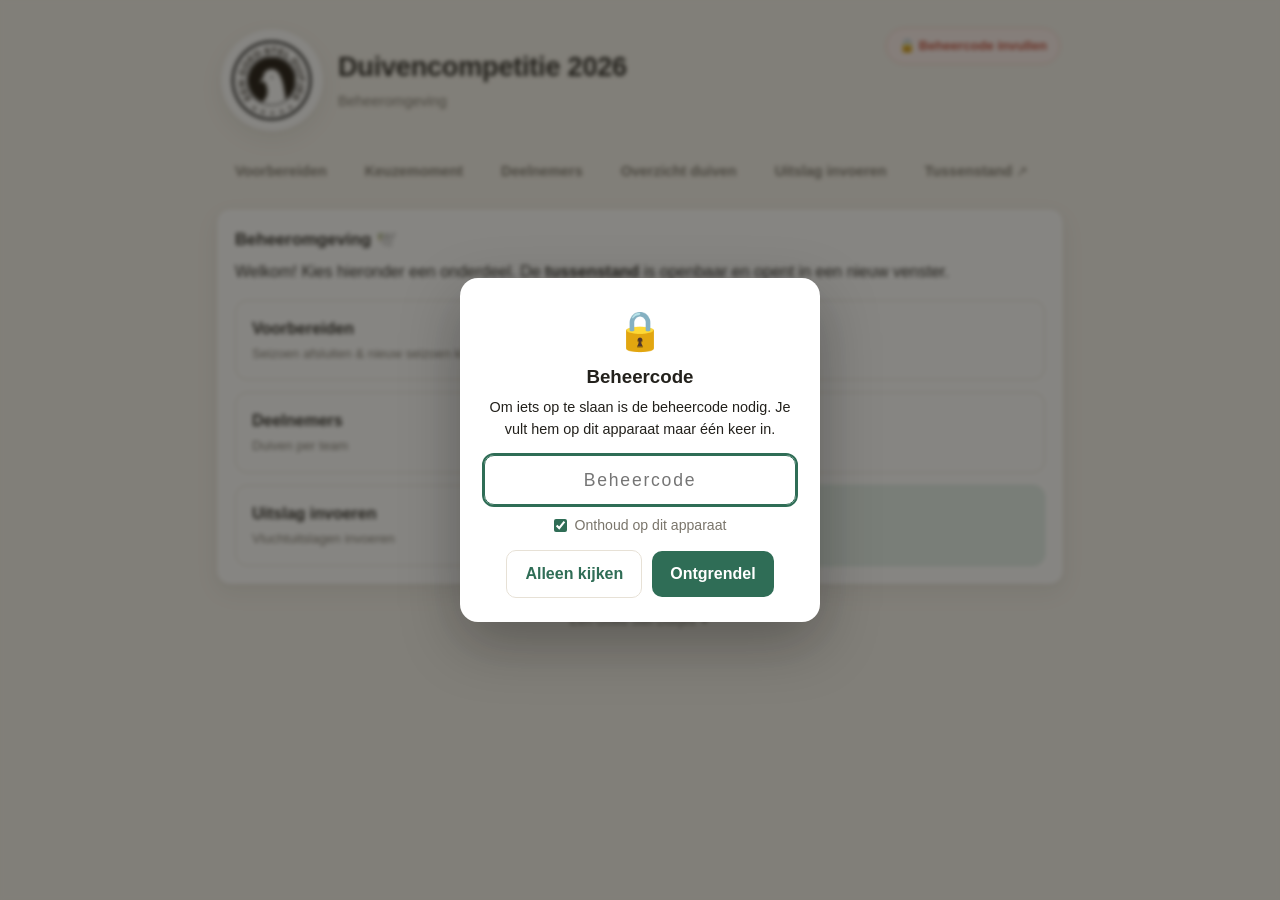
==== commit 0b9ebde3: "Voorbereiden herzien als stappenplan seizoenswissel; beheercode per apparaat - Voorbereiden: A) arch" ====
--- a/index.html
+++ b/index.html
@@ -5,9 +5,9 @@
   <meta name="viewport" content="width=device-width, initial-scale=1">
   <title>Beheer — Duivencompetitie</title>
   <link rel="icon" href="./assets/logo.png">
-  <link rel="stylesheet" href="./assets/styles.css?v=3">
+  <link rel="stylesheet" href="./assets/styles.css?v=6">
 </head>
-<body>
+<body data-beheer>
   <div class="wrap">
     <header class="app">
       <div class="logo"><img src="./assets/logo.png" alt="Een goed stel duifjes"></div>
@@ -32,7 +32,7 @@
         openbaar en opent in een nieuw venster.
       </p>
       <div class="beheer-tegels">
-        <a href="./voorbereiden.html">Voorbereiden<span>Seizoen &amp; duiven klaarzetten</span></a>
+        <a href="./voorbereiden.html">Voorbereiden<span>Seizoen afsluiten &amp; nieuw seizoen klaarzetten</span></a>
         <a href="./keuzemoment.html">Keuzemoment<span>Keuzelinks per team</span></a>
         <a href="./deelnemers.html">Deelnemers<span>Duiven per team</span></a>
         <a href="./duivenlijst.html">Overzicht duiven<span>Alle duiven, sorteerbaar</span></a>
@@ -44,10 +44,13 @@
     <footer class="app">Een Goed Stel Duifjes ✦</footer>
   </div>
 
-  <script src="./config.js?v=3"></script>
+  <script src="./config.js?v=6"></script>
+  <script src="./assets/scoring.js?v=6"></script>
+  <script src="./assets/api.js?v=6"></script>
   <script>
     (function(){ var c = window.DUIVEN_CONFIG || {};
-      document.getElementById('titel').textContent = c.SEIZOEN || 'Duivencompetitie'; })();
+      document.getElementById('titel').textContent = c.SEIZOEN || 'Duivencompetitie';
+      API.loadModel().catch(function () {}); /* zet de titel op het seizoen uit de Sheet */ })();
   </script>
 </body>
 </html>
--- a/assets/styles.css
+++ b/assets/styles.css
@@ -541,6 +541,96 @@
 button.ghost.gevaar:hover { background: #fdf0ee; }
 button.ghost.gevaar:disabled { color: var(--muted); border-color: var(--line); background: transparent; cursor: not-allowed; }
 
+/* ====================================================================== */
+/* ==============  Voorbereiden: stappenplan seizoenswissel  ============ */
+/* ====================================================================== */
+.intro { margin: 0 0 10px; }
+.stand { display: flex; flex-wrap: wrap; gap: 6px 14px; color: var(--muted); font-size: .88rem; margin: 0 0 8px; }
+.stand span + span::before { content: "·"; margin-right: 14px; color: var(--line); }
+h2.fase {
+  font-size: .8rem; text-transform: uppercase; letter-spacing: .08em; color: var(--muted);
+  margin: 26px 4px 10px;
+}
+.card.stap { margin-bottom: 12px; padding: 18px 20px; }
+.stap-kop { display: flex; align-items: center; gap: 12px; }
+.stap-kop h3 { margin: 0; font-size: 1.05rem; flex: 1; }
+.stap-nr {
+  flex: none; width: 30px; height: 30px; border-radius: 50%; display: grid; place-items: center;
+  font-weight: 800; font-size: .95rem; background: var(--accent); color: #fff;
+}
+.stap-status {
+  flex: none; font-size: .78rem; font-weight: 700; padding: 3px 10px; border-radius: 999px;
+  background: var(--accent-soft); color: var(--accent); white-space: nowrap;
+}
+.stap-status:empty { display: none; }
+.stap-body > .sub:first-child { margin-top: 12px; }
+.stap .sub { margin: 10px 0 0; }
+.stap .wacht-tekst { display: none; color: var(--muted); font-size: .9rem; margin: 8px 0 0 42px; }
+
+/* klaar: groen vinkje i.p.v. nummer, inhoud blijft bruikbaar */
+.stap[data-status="klaar"] .stap-nr { background: var(--accent-soft); color: var(--accent); }
+.stap[data-status="klaar"] .stap-nr { font-size: 0; }
+.stap[data-status="klaar"] .stap-nr::after { content: "\2713"; font-size: 1rem; }
+/* actief: accentrand */
+.stap[data-status="actief"] { border-color: var(--accent); box-shadow: 0 0 0 1px var(--accent), var(--shadow); }
+.stap[data-status="actief"] .stap-status { background: var(--accent); color: #fff; }
+/* wacht: grijs, inhoud ingeklapt */
+.stap[data-status="wacht"] { background: #faf8f3; box-shadow: none; }
+.stap[data-status="wacht"] .stap-nr { background: var(--line); color: var(--muted); }
+.stap[data-status="wacht"] h3 { color: var(--muted); }
+.stap[data-status="wacht"] .wacht-tekst { display: block; }
+.stap[data-status="wacht"] .stap-body { display: none; }
+
+.effect-lijst { list-style: none; padding: 0; margin: 14px 0 0; display: grid; gap: 6px; font-size: .92rem; }
+.effect-lijst li { padding-left: 26px; position: relative; }
+.effect-lijst li::before { position: absolute; left: 0; font-weight: 800; }
+.effect-lijst li.weg::before { content: "\2715"; color: var(--danger); }
+.effect-lijst li.blijft::before { content: "\2713"; color: var(--accent); }
+
+.knoppen { align-items: center; }
+.getal-input {
+  font: inherit; width: 96px; padding: 10px 11px; border: 1px solid var(--line); border-radius: 10px; background: #fff;
+}
+.getal-label { font-weight: 600; font-size: .9rem; }
+.knop-info { color: var(--muted); font-size: .88rem; }
+button.gevaar-vol { background: var(--danger); color: #fff; }
+button.gevaar-vol:disabled, button.ghost:disabled { opacity: .5; cursor: not-allowed; }
+.knop-link.uit { pointer-events: none; background: var(--silver); }
+.rekensom { font-size: .88rem; }
+.rekensom.tekort { color: var(--danger); }
+.deelnemer-rij.hernoemd .naam-input { border-color: var(--gold); background: #fdf8ea; }
+
+.eigen-kopie { margin-top: 12px; font-size: .88rem; }
+.eigen-kopie summary { cursor: pointer; color: var(--muted); }
+.eigen-kopie-rij { display: flex; gap: 8px; margin-top: 8px; }
+.eigen-kopie-rij input {
+  flex: 1; min-width: 0; font: inherit; padding: 9px 11px; border: 1px solid var(--line); border-radius: 10px;
+}
+
+details.noodknoppen { margin-top: 26px; padding: 14px 20px; box-shadow: none; }
+details.noodknoppen summary { cursor: pointer; font-weight: 700; color: var(--muted); }
+details.noodknoppen[open] summary { margin-bottom: 8px; }
+
+/* ---- Beheercode: slotje in de kop + venster ---- */
+.slot-knop {
+  margin-left: auto; align-self: flex-start; font-size: .82rem; padding: 7px 12px;
+  border-radius: 999px; background: #fdf0ee; color: var(--danger); border: 1px solid #f1c9c0;
+}
+.slot-knop.open { background: var(--accent-soft); color: var(--accent); border-color: #cfe6da; }
+.code-modal h3 { margin: 4px 0 0; }
+.code-modal .sub { margin: 6px 0 14px; font-size: .9rem; }
+.code-modal input[type=password] { margin-bottom: 10px; letter-spacing: .1em; }
+.code-onthoud { display: flex; align-items: center; justify-content: center; gap: 8px; font-size: .88rem; color: var(--muted); }
+.code-onthoud input { width: auto !important; margin: 0 !important; accent-color: var(--accent); }
+.code-modal .knoppen { margin-top: 14px; }
+.code-modal .melding { text-align: left; }
+
+@media (max-width: 620px) {
+  .card.stap { padding: 16px; }
+  .stap .wacht-tekst { margin-left: 0; }
+  .eigen-kopie-rij { flex-direction: column; }
+}
+
 footer.app { text-align: center; color: var(--muted); font-size: .8rem; padding-top: 8px; }
 
 @media (max-width: 620px) {
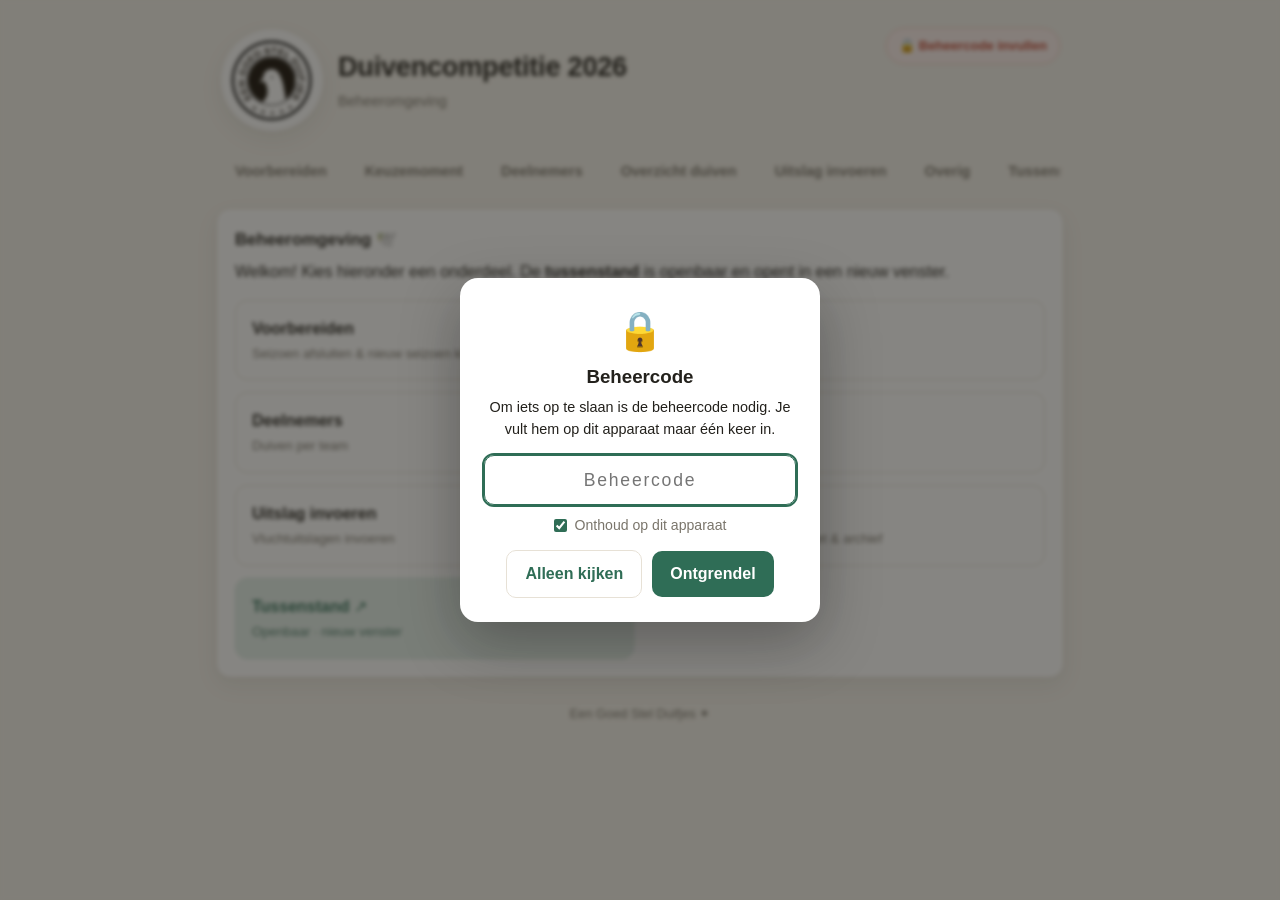
==== commit de48377e: "Nieuwe pagina Overig: deellinks (tussenstand, Koeroe-orakel, In Memoriam) + Sheet/archief/Apps Scrip" ====
--- a/index.html
+++ b/index.html
@@ -5,7 +5,7 @@
   <meta name="viewport" content="width=device-width, initial-scale=1">
   <title>Beheer — Duivencompetitie</title>
   <link rel="icon" href="./assets/logo.png">
-  <link rel="stylesheet" href="./assets/styles.css?v=6">
+  <link rel="stylesheet" href="./assets/styles.css?v=7">
 </head>
 <body data-beheer>
   <div class="wrap">
@@ -21,6 +21,7 @@
         <a href="./deelnemers.html">Deelnemers</a>
         <a href="./duivenlijst.html">Overzicht duiven</a>
         <a href="./invoer.html">Uitslag invoeren</a>
+        <a href="./overig.html">Overig</a>
         <a href="./tussenstandopen.html" target="_blank" rel="noopener">Tussenstand ↗</a>
       </nav>
     </header>
@@ -37,6 +38,7 @@
         <a href="./deelnemers.html">Deelnemers<span>Duiven per team</span></a>
         <a href="./duivenlijst.html">Overzicht duiven<span>Alle duiven, sorteerbaar</span></a>
         <a href="./invoer.html">Uitslag invoeren<span>Vluchtuitslagen invoeren</span></a>
+        <a href="./overig.html">Overig<span>Orakel, In Memoriam, Sheet &amp; archief</span></a>
         <a class="uit" href="./tussenstandopen.html" target="_blank" rel="noopener">Tussenstand ↗<span>Openbaar · nieuw venster</span></a>
       </div>
     </div>
@@ -44,9 +46,9 @@
     <footer class="app">Een Goed Stel Duifjes ✦</footer>
   </div>
 
-  <script src="./config.js?v=6"></script>
-  <script src="./assets/scoring.js?v=6"></script>
-  <script src="./assets/api.js?v=6"></script>
+  <script src="./config.js?v=7"></script>
+  <script src="./assets/scoring.js?v=7"></script>
+  <script src="./assets/api.js?v=7"></script>
   <script>
     (function(){ var c = window.DUIVEN_CONFIG || {};
       document.getElementById('titel').textContent = c.SEIZOEN || 'Duivencompetitie';
--- a/assets/styles.css
+++ b/assets/styles.css
@@ -631,6 +631,31 @@
   .eigen-kopie-rij { flex-direction: column; }
 }
 
+/* ---- Overig: lijst met losse links ---- */
+.link-lijst { display: grid; gap: 0; }
+#archief-extra { display: contents; }
+.link-rij {
+  display: grid; grid-template-columns: 34px 1fr auto auto; gap: 12px; align-items: center;
+  padding: 12px 0; border-top: 1px solid var(--line);
+}
+.link-lijst > .link-rij:first-child { border-top: 0; padding-top: 2px; }
+.link-ikoon { font-size: 1.5rem; text-align: center; }
+.link-tekst strong { display: block; }
+.link-tekst span { display: block; color: var(--muted); font-size: .86rem; }
+a.ghost-link {
+  text-decoration: none; font-weight: 700; color: var(--accent); white-space: nowrap;
+  border: 1px solid var(--line); border-radius: 10px; padding: 9px 14px;
+}
+a.ghost-link:hover { background: var(--accent-soft); }
+.link-rij button.kopieer { padding: 9px 14px; white-space: nowrap; }
+.link-rij > a.ghost-link:last-child { grid-column: 3 / 5; justify-self: start; }
+@media (max-width: 620px) {
+  .link-rij { grid-template-columns: 34px auto 1fr; row-gap: 10px; }
+  .link-tekst { grid-column: 2 / -1; }
+  .link-rij > a.ghost-link, .link-rij > a.ghost-link:last-child { grid-column: 2; }
+  .link-rij > button.kopieer { grid-column: 3; justify-self: start; }
+}
+
 footer.app { text-align: center; color: var(--muted); font-size: .8rem; padding-top: 8px; }
 
 @media (max-width: 620px) {
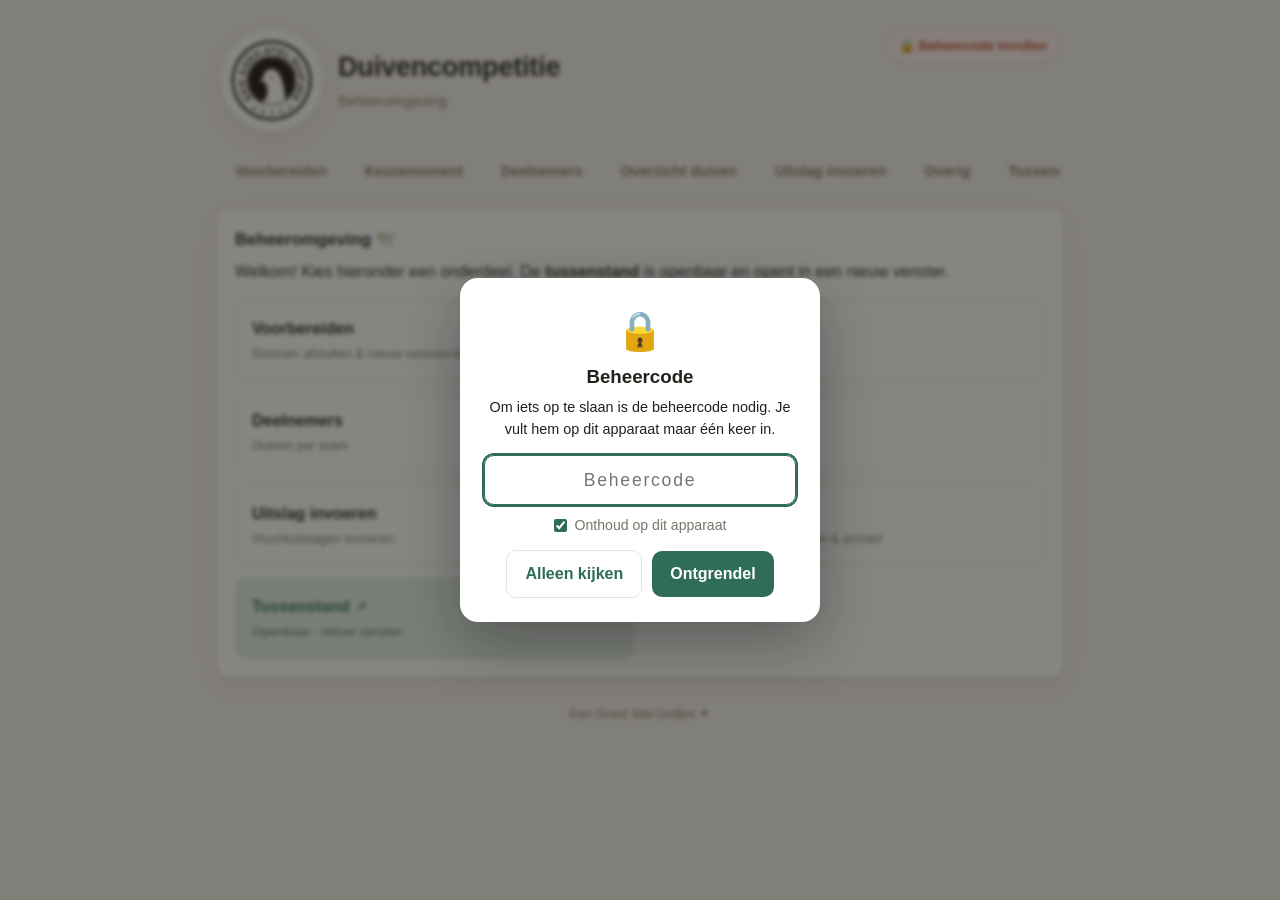
==== commit 6ba24a42: "Analyse doorgevoerd: beveiliging, rekenen per ringnummer, etappes corrigeren, sneller laden, opruime" ====
--- a/index.html
+++ b/index.html
@@ -5,7 +5,7 @@
   <meta name="viewport" content="width=device-width, initial-scale=1">
   <title>Beheer — Duivencompetitie</title>
   <link rel="icon" href="./assets/logo.png">
-  <link rel="stylesheet" href="./assets/styles.css?v=7">
+  <link rel="stylesheet" href="./assets/styles.css?v=8">
 </head>
 <body data-beheer>
   <div class="wrap">
@@ -25,6 +25,8 @@
         <a href="./tussenstandopen.html" target="_blank" rel="noopener">Tussenstand ↗</a>
       </nav>
     </header>
+
+    <div id="status" class="card status-kaart verborgen"></div>
 
     <div class="card">
       <h2>Beheeromgeving 🕊️</h2>
@@ -46,13 +48,9 @@
     <footer class="app">Een Goed Stel Duifjes ✦</footer>
   </div>
 
-  <script src="./config.js?v=7"></script>
-  <script src="./assets/scoring.js?v=7"></script>
-  <script src="./assets/api.js?v=7"></script>
-  <script>
-    (function(){ var c = window.DUIVEN_CONFIG || {};
-      document.getElementById('titel').textContent = c.SEIZOEN || 'Duivencompetitie';
-      API.loadModel().catch(function () {}); /* zet de titel op het seizoen uit de Sheet */ })();
-  </script>
+  <script src="./config.js?v=8"></script>
+  <script src="./assets/scoring.js?v=8"></script>
+  <script src="./assets/api.js?v=8"></script>
+  <script src="./assets/start.js?v=8"></script>
 </body>
 </html>
--- a/assets/styles.css
+++ b/assets/styles.css
@@ -656,6 +656,27 @@
   .link-rij > button.kopieer { grid-column: 3; justify-self: start; }
 }
 
+/* ---- Startpagina: seizoensstatus ---- */
+.status-kaart { border-color: var(--accent); box-shadow: 0 0 0 1px var(--accent), var(--shadow); }
+.status-stap { font-size: .78rem; font-weight: 700; text-transform: uppercase; letter-spacing: .06em; color: var(--accent); }
+.status-kop { font-size: 1.3rem; font-weight: 800; margin: 2px 0 0; }
+.status-kaart .sub { margin: 6px 0 14px; }
+
+/* ---- Uitslag invoeren: ingevoerde etappes ---- */
+.etappe-lijst { display: grid; }
+.etappe-rij {
+  display: grid; grid-template-columns: 1fr auto auto; gap: 10px; align-items: center;
+  padding: 10px 0; border-top: 1px solid var(--line);
+}
+.etappe-rij:first-child { border-top: 0; }
+.etappe-tekst strong { display: block; }
+.etappe-tekst span { display: block; color: var(--muted); font-size: .86rem; }
+.etappe-rij button { padding: 8px 12px; font-size: .88rem; }
+@media (max-width: 620px) {
+  .etappe-rij { grid-template-columns: 1fr 1fr; }
+  .etappe-tekst { grid-column: 1 / -1; }
+}
+
 footer.app { text-align: center; color: var(--muted); font-size: .8rem; padding-top: 8px; }
 
 @media (max-width: 620px) {
